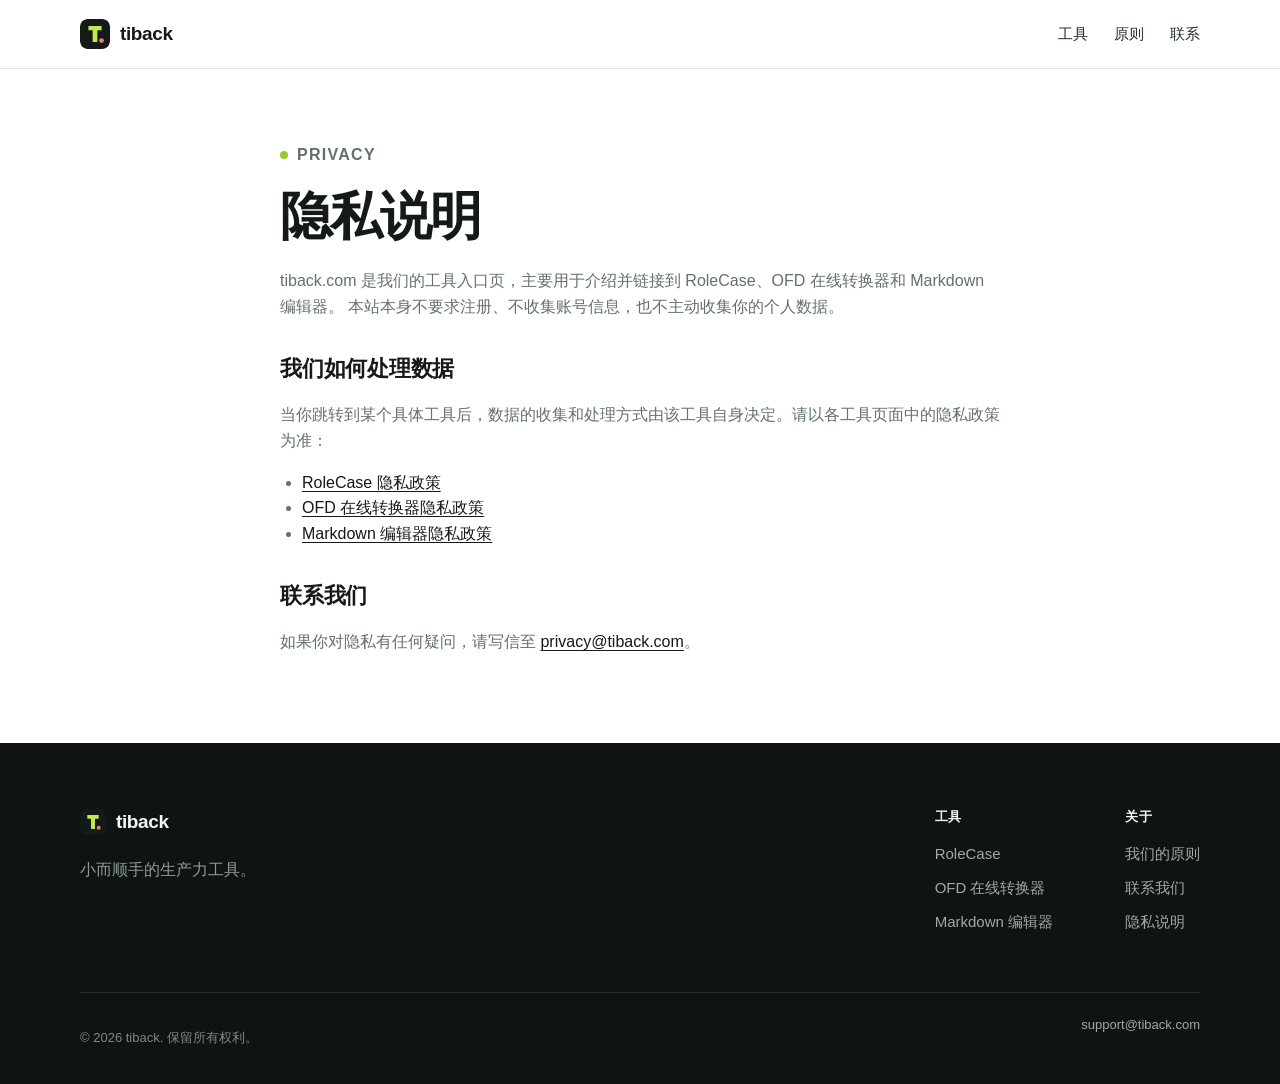
==== privacy.html @ 59db8145 "Initialize tiback official site" ====
<!doctype html>
<html lang="zh-CN">
  <head>
    <meta charset="utf-8" />
    <meta name="viewport" content="width=device-width, initial-scale=1" />
    <meta name="referrer" content="no-referrer-when-downgrade" />
    <meta
      name="description"
      content="tiback 隐私说明：tiback.com 仅作为工具入口页，不主动收集个人数据；各工具的隐私政策请以各自页面为准。"
    />
    <meta name="robots" content="index, follow" />
    <meta name="theme-color" content="#141a17" />
    <link rel="canonical" href="https://tiback.com/privacy.html" />
    <link rel="icon" type="image/svg+xml" href="favicon.svg" />
    <link rel="stylesheet" href="styles.css" />
    <title>隐私说明 — tiback</title>
  </head>
  <body>
    <header class="site-header">
      <div class="container header-inner">
        <a class="brand" href="index.html" aria-label="tiback 首页">
          <img src="favicon.svg" alt="" width="30" height="30" />
          <span>tiback</span>
        </a>
        <button
          class="nav-toggle"
          type="button"
          aria-expanded="false"
          aria-controls="site-nav"
          aria-label="打开菜单"
        >
          <span></span>
          <span></span>
          <span></span>
        </button>
        <nav class="site-nav" id="site-nav" aria-label="主导航">
          <a href="index.html#tools">工具</a>
          <a href="index.html#principles">原则</a>
          <a href="index.html#contact">联系</a>
        </nav>
      </div>
    </header>

    <main class="page">
      <div class="container page-inner">
        <p class="eyebrow"><span></span> Privacy</p>
        <h1>隐私说明</h1>
        <p>
          tiback.com 是我们的工具入口页，主要用于介绍并链接到 RoleCase、OFD 在线转换器和 Markdown 编辑器。
          本站本身不要求注册、不收集账号信息，也不主动收集你的个人数据。
        </p>

        <h2>我们如何处理数据</h2>
        <p>
          当你跳转到某个具体工具后，数据的收集和处理方式由该工具自身决定。请以各工具页面中的隐私政策为准：
        </p>
        <ul>
          <li><a href="https://rolecase.tiback.com/privacy.html" target="_blank" rel="noopener">RoleCase 隐私政策</a></li>
          <li><a href="https://ofd2pdf.tiback.com/privacy.html" target="_blank" rel="noopener">OFD 在线转换器隐私政策</a></li>
          <li><a href="https://markdown.tiback.com/privacy.html" target="_blank" rel="noopener">Markdown 编辑器隐私政策</a></li>
        </ul>

        <h2>联系我们</h2>
        <p>
          如果你对隐私有任何疑问，请写信至
          <a href="mailto:privacy@tiback.com">privacy@tiback.com</a>。
        </p>
      </div>
    </main>

    <footer class="site-footer">
      <div class="container footer-inner">
        <div class="footer-brand">
          <a class="brand" href="index.html">
            <img src="favicon.svg" alt="" width="26" height="26" />
            <span>tiback</span>
          </a>
          <p>小而顺手的生产力工具。</p>
        </div>
        <div class="footer-links">
          <div>
            <h3>工具</h3>
            <a href="https://rolecase.tiback.com/" target="_blank" rel="noopener">RoleCase</a>
            <a href="https://ofd2pdf.tiback.com/" target="_blank" rel="noopener">OFD 在线转换器</a>
            <a href="https://markdown.tiback.com/" target="_blank" rel="noopener">Markdown 编辑器</a>
          </div>
          <div>
            <h3>关于</h3>
            <a href="index.html#principles">我们的原则</a>
            <a href="index.html#contact">联系我们</a>
            <a href="privacy.html">隐私说明</a>
          </div>
        </div>
      </div>
      <div class="container footer-bottom">
        <p>© 2026 tiback. 保留所有权利。</p>
        <a href="mailto:support@tiback.com">support@tiback.com</a>
      </div>
    </footer>

    <script src="main.js"></script>
  </body>
</html>
---- styles.css ----
:root {
  --ink: #141a17;
  --ink-soft: #24302a;
  --paper: #ffffff;
  --canvas: #f4f6f4;
  --line: #e2e6e2;
  --muted: #64716a;
  --muted-dark: #a8b3ac;
  --lime: #c4e84f;
  --lime-deep: #9dc633;
  --coral: #ff795e;
  --blue: #3b82f6;
  --indigo: #6366f1;
  --radius: 10px;
  --shadow: 0 14px 40px rgba(20, 26, 23, 0.08);
  --container: 1120px;
}

* {
  box-sizing: border-box;
}

html {
  scroll-behavior: smooth;
  -webkit-text-size-adjust: 100%;
}

body {
  margin: 0;
  font-family:
    -apple-system, BlinkMacSystemFont, "Segoe UI", Roboto, "Helvetica Neue",
    "PingFang SC", "Hiragino Sans GB", "Microsoft YaHei", sans-serif;
  color: var(--ink);
  background: var(--paper);
  line-height: 1.6;
  letter-spacing: 0;
}

a {
  color: inherit;
  text-decoration: none;
}

img {
  max-width: 100%;
  display: block;
}

.container {
  width: min(100% - 40px, var(--container));
  margin-inline: auto;
}

.skip-link {
  position: absolute;
  left: -9999px;
  top: 0;
  background: var(--lime);
  color: var(--ink);
  padding: 8px 12px;
  border-radius: 0 0 8px 0;
  z-index: 100;
}

.skip-link:focus {
  left: 0;
}

/* Header */
.site-header {
  position: sticky;
  top: 0;
  z-index: 20;
  background: rgba(255, 255, 255, 0.92);
  border-bottom: 1px solid var(--line);
  backdrop-filter: blur(12px);
}

.header-inner {
  min-height: 68px;
  display: flex;
  align-items: center;
  justify-content: space-between;
  gap: 24px;
}

.brand {
  display: inline-flex;
  align-items: center;
  gap: 10px;
  font-weight: 700;
  font-size: 19px;
  letter-spacing: -0.02em;
}

.brand img {
  border-radius: 7px;
}

.site-nav {
  display: flex;
  align-items: center;
  gap: 26px;
  font-size: 15px;
  color: var(--ink-soft);
}

.site-nav a:not(.nav-cta):hover {
  color: var(--ink);
  text-decoration: underline;
  text-underline-offset: 4px;
}

.nav-cta {
  padding: 9px 16px;
  background: var(--ink);
  color: #f4f7f2;
  border-radius: 8px;
  font-weight: 600;
}

.nav-cta:hover {
  background: var(--ink-soft);
}

.nav-toggle {
  display: none;
  width: 42px;
  height: 42px;
  border: 1px solid var(--line);
  border-radius: 8px;
  background: transparent;
  cursor: pointer;
  padding: 0;
}

.nav-toggle span {
  display: block;
  width: 18px;
  height: 2px;
  margin: 4px auto;
  background: var(--ink);
  transition: transform 0.2s ease, opacity 0.2s ease;
}

/* Hero */
.hero {
  background: var(--ink);
  color: #f4f7f2;
  overflow: hidden;
}

.hero-inner {
  padding: 96px 0 72px;
}

.eyebrow {
  display: inline-flex;
  align-items: center;
  gap: 9px;
  margin: 0 0 20px;
  font-size: 13px;
  font-weight: 600;
  letter-spacing: 0.08em;
  text-transform: uppercase;
  color: var(--lime);
}

.eyebrow span {
  width: 8px;
  height: 8px;
  border-radius: 50%;
  background: var(--lime);
}

.hero h1 {
  margin: 0;
  font-size: clamp(64px, 14vw, 132px);
  line-height: 0.92;
  letter-spacing: -0.06em;
  color: #ffffff;
}

.hero-lede {
  margin: 28px 0 0;
  font-size: clamp(19px, 3vw, 27px);
  line-height: 1.45;
  color: #d6ded8;
  font-weight: 400;
}

.hero-actions {
  display: flex;
  flex-wrap: wrap;
  gap: 14px;
  margin-top: 34px;
}

.button {
  display: inline-flex;
  align-items: center;
  justify-content: center;
  min-height: 46px;
  padding: 10px 18px;
  border-radius: 9px;
  font-weight: 600;
  font-size: 15px;
  line-height: 1;
  border: 1px solid transparent;
  cursor: pointer;
}

.button-primary {
  background: var(--lime);
  color: var(--ink);
}

.button-primary:hover {
  background: #d1f163;
}

.button-ghost {
  background: transparent;
  color: #f4f7f2;
  border-color: #3a463f;
}

.button-ghost:hover {
  border-color: #748078;
}

.hero-tools {
  display: flex;
  flex-wrap: wrap;
  gap: 10px;
  margin-top: 42px;
}

.hero-tools a {
  display: inline-flex;
  align-items: center;
  gap: 9px;
  padding: 8px 12px;
  border: 1px solid #334039;
  border-radius: 8px;
  color: #c3cec7;
  font-size: 13px;
  font-family: ui-monospace, SFMono-Regular, "SF Mono", Menlo, Consolas, monospace;
}

.hero-tools a:hover {
  color: #ffffff;
  border-color: #65746b;
}

.dot {
  width: 7px;
  height: 7px;
  border-radius: 50%;
}

.dot-lime {
  background: var(--lime);
}

.dot-blue {
  background: var(--blue);
}

.dot-indigo {
  background: var(--indigo);
}

/* Section headings */
.section-heading {
  max-width: 720px;
  margin-bottom: 48px;
}

.section-heading .eyebrow {
  color: var(--muted);
}

.section-heading .eyebrow span {
  background: var(--lime-deep);
}

.section-heading h2 {
  margin: 0;
  font-size: clamp(30px, 4.5vw, 46px);
  line-height: 1.12;
  letter-spacing: -0.03em;
}

.section-heading p {
  margin: 18px 0 0;
  font-size: 17px;
  color: var(--muted);
}

/* Tools */
.tools {
  padding: 96px 0;
  background: var(--paper);
}

.tools-grid {
  display: grid;
  grid-template-columns: repeat(3, 1fr);
  gap: 20px;
}

.tool-card {
  border: 1px solid var(--line);
  border-radius: var(--radius);
  background: var(--paper);
  overflow: hidden;
  display: flex;
  flex-direction: column;
  box-shadow: 0 1px 2px rgba(20, 26, 23, 0.03);
}

.tool-card-rolecase {
  border-top: 4px solid var(--lime);
}

.tool-card-ofd {
  border-top: 4px solid var(--blue);
}

.tool-card-markdown {
  border-top: 4px solid var(--indigo);
}

.tool-media {
  margin: 0;
  height: 220px;
  display: flex;
  flex-direction: column;
  align-items: center;
  justify-content: center;
  gap: 12px;
  padding: 20px;
  position: relative;
}

.tool-media-rolecase {
  background: #edf2e6;
}

.tool-media-ofd {
  background: linear-gradient(135deg, #eaf2ff 0%, #dfe9ff 100%);
}

.tool-media-markdown {
  padding: 0;
  background: #eef0ee;
}

.tool-media-markdown img {
  width: 100%;
  height: 100%;
  object-fit: cover;
  object-position: top center;
}

.tool-media figcaption {
  font-family: ui-monospace, SFMono-Regular, "SF Mono", Menlo, Consolas, monospace;
  font-size: 12px;
  letter-spacing: 0.08em;
  color: var(--muted);
}

.tool-body {
  padding: 24px;
  display: flex;
  flex-direction: column;
  flex: 1;
}

.tool-title-row {
  display: flex;
  align-items: flex-start;
  justify-content: space-between;
  gap: 16px;
}

.tool-title-row h3 {
  margin: 0;
  font-size: 22px;
  letter-spacing: -0.02em;
}

.tool-open {
  display: inline-flex;
  align-items: center;
  justify-content: center;
  width: 32px;
  height: 32px;
  flex: none;
  border: 1px solid var(--line);
  border-radius: 8px;
  color: var(--muted);
  font-size: 17px;
}

.tool-open:hover {
  color: var(--ink);
  border-color: #b8c1ba;
}

.tool-tagline {
  margin: 8px 0 0;
  font-size: 14px;
  color: var(--muted);
  font-weight: 500;
}

.tool-desc {
  margin: 16px 0 20px;
  color: var(--ink-soft);
  font-size: 15px;
}

.tool-tags {
  list-style: none;
  margin: auto 0 0;
  padding: 0;
  display: flex;
  flex-wrap: wrap;
  gap: 8px;
}

.tool-tags li {
  font-size: 12px;
  color: var(--muted);
  background: var(--canvas);
  border: 1px solid var(--line);
  border-radius: 999px;
  padding: 5px 9px;
}

/* Principles */
.principles {
  padding: 96px 0;
  background: var(--canvas);
  border-top: 1px solid var(--line);
  border-bottom: 1px solid var(--line);
}

.principles-grid {
  display: grid;
  grid-template-columns: repeat(3, 1fr);
  gap: 48px;
}

.principle-index {
  display: inline-block;
  font-family: ui-monospace, SFMono-Regular, "SF Mono", Menlo, Consolas, monospace;
  font-size: 13px;
  color: var(--lime-deep);
  background: #eef3e1;
  padding: 4px 8px;
  border-radius: 6px;
  margin-bottom: 18px;
}

.principles-grid h3 {
  margin: 0 0 10px;
  font-size: 20px;
  letter-spacing: -0.01em;
}

.principles-grid p {
  margin: 0;
  color: var(--muted);
  font-size: 15px;
}

/* Contact */
.contact {
  background: var(--ink);
  color: #f4f7f2;
}

.contact-inner {
  padding: 88px 0;
}

.eyebrow-dark {
  color: var(--lime);
}

.eyebrow-dark span {
  background: var(--lime);
}

.contact h2 {
  margin: 0;
  font-size: clamp(30px, 5vw, 46px);
  line-height: 1.12;
  letter-spacing: -0.03em;
}

.contact p {
  margin: 18px 0 30px;
  max-width: 560px;
  color: #c3cec7;
  font-size: 17px;
}

/* Footer */
.site-footer {
  background: #0f1411;
  color: #b8c3bb;
}

.footer-inner {
  display: flex;
  justify-content: space-between;
  gap: 48px;
  padding: 64px 0 48px;
}

.footer-brand .brand {
  color: #f4f7f2;
}

.footer-brand p {
  margin: 14px 0 0;
  color: #8f9c94;
}

.footer-links {
  display: flex;
  gap: 72px;
}

.footer-links h3 {
  margin: 0 0 14px;
  color: #f4f7f2;
  font-size: 13px;
  letter-spacing: 0.06em;
  text-transform: uppercase;
}

.footer-links a {
  display: block;
  margin-bottom: 10px;
  color: #9faba3;
  font-size: 15px;
}

.footer-links a:hover {
  color: #ffffff;
}

.footer-bottom {
  display: flex;
  justify-content: space-between;
  gap: 16px;
  padding: 22px 0;
  border-top: 1px solid #25302a;
  font-size: 13px;
  color: #7d8a82;
}

.footer-bottom a {
  color: #9faba3;
}

.footer-bottom a:hover {
  color: #ffffff;
}

/* Privacy page */
.page {
  padding: 72px 0;
}

.page-inner {
  max-width: 720px;
}

.page .eyebrow {
  color: var(--muted);
}

.page .eyebrow span {
  background: var(--lime-deep);
}

.page h1 {
  margin: 0 0 24px;
  font-size: clamp(34px, 6vw, 52px);
  line-height: 1.08;
  letter-spacing: -0.04em;
}

.page h2 {
  margin: 32px 0 10px;
  font-size: 22px;
  letter-spacing: -0.01em;
}

.page p,
.page li {
  color: var(--muted);
  font-size: 16px;
}

.page ul {
  padding-left: 22px;
}

.page a {
  color: var(--ink);
  text-decoration: underline;
  text-underline-offset: 3px;
}

/* Responsive */
@media (max-width: 860px) {
  .tools-grid,
  .principles-grid {
    grid-template-columns: 1fr;
  }

  .principles-grid {
    gap: 32px;
  }

  .footer-inner {
    flex-direction: column;
    gap: 36px;
  }

  .footer-links {
    gap: 40px;
  }
}

@media (max-width: 640px) {
  .nav-toggle {
    display: block;
  }

  .site-nav {
    position: absolute;
    top: 68px;
    left: 20px;
    right: 20px;
    flex-direction: column;
    align-items: stretch;
    gap: 0;
    background: var(--paper);
    border: 1px solid var(--line);
    border-radius: 10px;
    box-shadow: var(--shadow);
    padding: 8px;
    opacity: 0;
    visibility: hidden;
    transform: translateY(-8px);
    transition: opacity 0.2s ease, transform 0.2s ease, visibility 0.2s ease;
  }

  .site-nav.is-open {
    opacity: 1;
    visibility: visible;
    transform: translateY(0);
  }

  .site-nav a {
    padding: 12px 10px;
    border-radius: 8px;
  }

  .site-nav a:hover {
    background: var(--canvas);
  }

  .site-nav .nav-cta {
    text-align: center;
    margin-top: 6px;
  }

  .nav-toggle.is-open span:nth-child(1) {
    transform: translateY(6px) rotate(45deg);
  }

  .nav-toggle.is-open span:nth-child(2) {
    opacity: 0;
  }

  .nav-toggle.is-open span:nth-child(3) {
    transform: translateY(-6px) rotate(-45deg);
  }

  .hero-inner {
    padding: 64px 0 52px;
  }

  .tools,
  .principles {
    padding: 64px 0;
  }

  .contact-inner {
    padding: 64px 0;
  }

  .footer-bottom {
    flex-direction: column;
  }
}
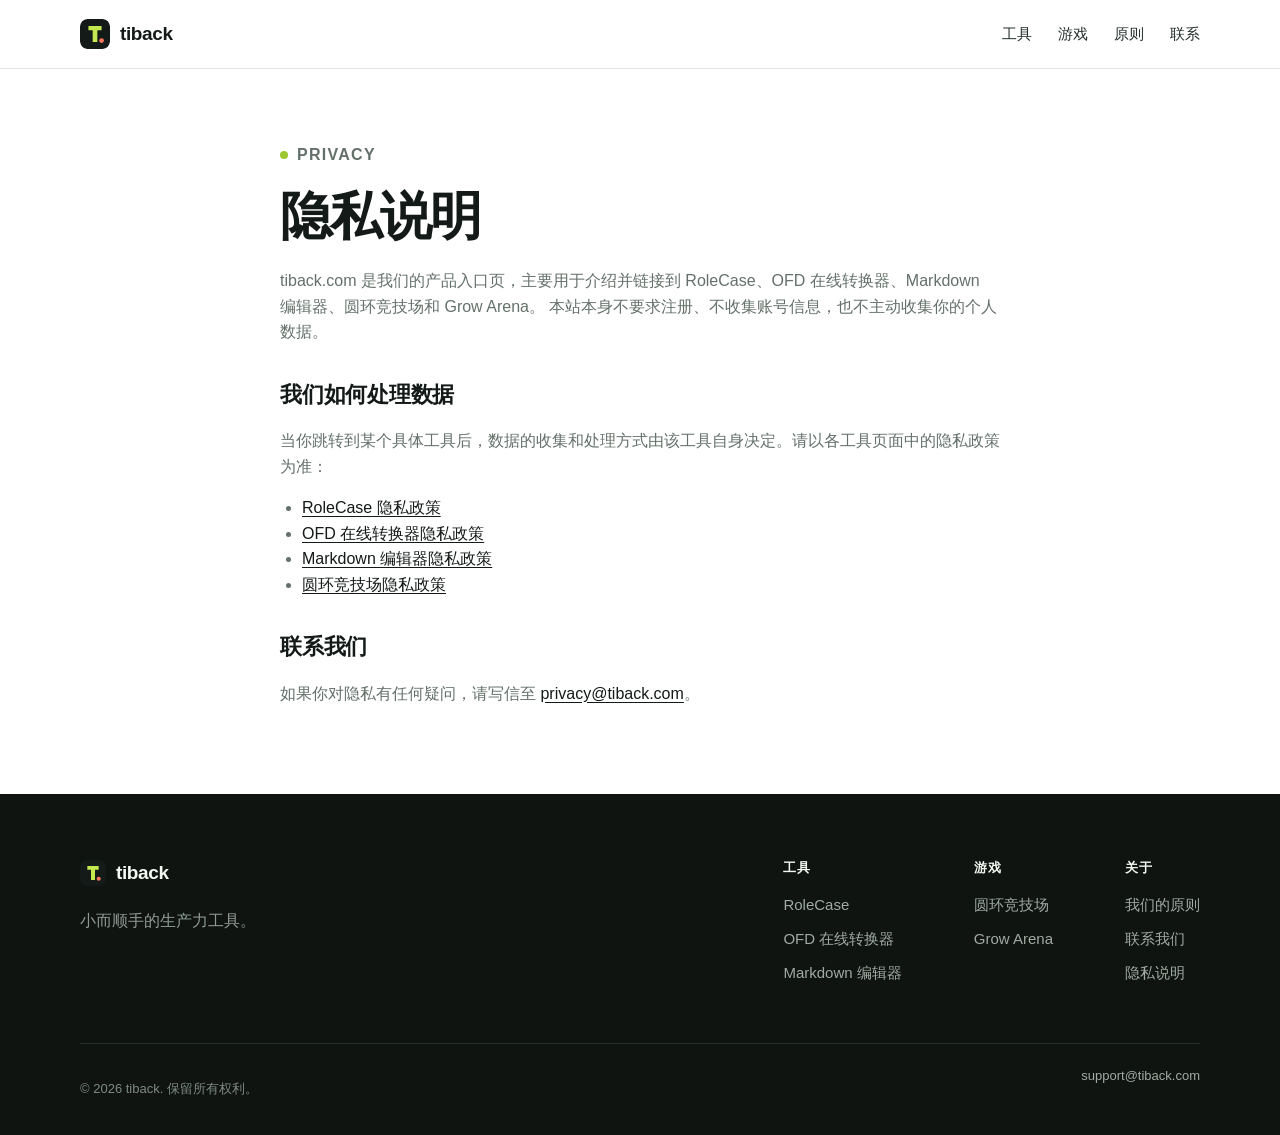
==== commit 3160da07: "Add Circle Arena and Grow Arena to tiback hub" ====
--- a/privacy.html
+++ b/privacy.html
@@ -35,6 +35,7 @@
         </button>
         <nav class="site-nav" id="site-nav" aria-label="主导航">
           <a href="index.html#tools">工具</a>
+          <a href="index.html#games">游戏</a>
           <a href="index.html#principles">原则</a>
           <a href="index.html#contact">联系</a>
         </nav>
@@ -46,7 +47,7 @@
         <p class="eyebrow"><span></span> Privacy</p>
         <h1>隐私说明</h1>
         <p>
-          tiback.com 是我们的工具入口页，主要用于介绍并链接到 RoleCase、OFD 在线转换器和 Markdown 编辑器。
+          tiback.com 是我们的产品入口页，主要用于介绍并链接到 RoleCase、OFD 在线转换器、Markdown 编辑器、圆环竞技场和 Grow Arena。
           本站本身不要求注册、不收集账号信息，也不主动收集你的个人数据。
         </p>
 
@@ -58,6 +59,7 @@
           <li><a href="https://rolecase.tiback.com/privacy.html" target="_blank" rel="noopener">RoleCase 隐私政策</a></li>
           <li><a href="https://ofd2pdf.tiback.com/privacy.html" target="_blank" rel="noopener">OFD 在线转换器隐私政策</a></li>
           <li><a href="https://markdown.tiback.com/privacy.html" target="_blank" rel="noopener">Markdown 编辑器隐私政策</a></li>
+          <li><a href="https://circle-war.tiback.com/privacy.html" target="_blank" rel="noopener">圆环竞技场隐私政策</a></li>
         </ul>
 
         <h2>联系我们</h2>
@@ -85,6 +87,11 @@
             <a href="https://markdown.tiback.com/" target="_blank" rel="noopener">Markdown 编辑器</a>
           </div>
           <div>
+            <h3>游戏</h3>
+            <a href="https://circle-war.tiback.com/" target="_blank" rel="noopener">圆环竞技场</a>
+            <a href="https://grow-war.tiback.com/" target="_blank" rel="noopener">Grow Arena</a>
+          </div>
+          <div>
             <h3>关于</h3>
             <a href="index.html#principles">我们的原则</a>
             <a href="index.html#contact">联系我们</a>
--- a/styles.css
+++ b/styles.css
@@ -271,6 +271,14 @@
   background: var(--indigo);
 }
 
+.dot-teal {
+  background: #2dd4bf;
+}
+
+.dot-violet {
+  background: #a78bfa;
+}
+
 /* Section headings */
 .section-heading {
   max-width: 720px;
@@ -440,6 +448,120 @@
   padding: 5px 9px;
 }
 
+/* Games */
+.games {
+  padding: 96px 0;
+  background: #101619;
+  color: #f4f7f2;
+}
+
+.games .section-heading .eyebrow {
+  color: #7dd3fc;
+}
+
+.games .section-heading .eyebrow span {
+  background: #7dd3fc;
+}
+
+.games .section-heading h2 {
+  color: #ffffff;
+}
+
+.games .section-heading p {
+  color: #a8b3ac;
+}
+
+.games-grid {
+  display: grid;
+  grid-template-columns: repeat(2, 1fr);
+  gap: 20px;
+}
+
+.game-card {
+  border: 1px solid #2a363b;
+  border-radius: var(--radius);
+  background: #182125;
+  overflow: hidden;
+  display: flex;
+  flex-direction: column;
+}
+
+.game-card-circlewar {
+  border-top: 4px solid #2dd4bf;
+}
+
+.game-card-growwar {
+  border-top: 4px solid #a78bfa;
+}
+
+.game-card .tool-title-row h3 {
+  color: #ffffff;
+}
+
+.game-card .tool-tagline {
+  color: #9fb0a8;
+}
+
+.game-card .tool-desc {
+  color: #c3cec7;
+}
+
+.game-card .tool-tags li {
+  background: #202c31;
+  border-color: #334248;
+  color: #a8b3ac;
+}
+
+.game-card .tool-open {
+  border-color: #334248;
+  color: #a8b3ac;
+}
+
+.game-card .tool-open:hover {
+  color: #ffffff;
+  border-color: #7dd3fc;
+}
+
+.tool-media-circlewar {
+  background:
+    radial-gradient(circle at 50% 50%, rgba(45, 212, 191, 0.24), transparent 58%),
+    #0b1418;
+}
+
+.tool-media-circlewar img {
+  width: 96px;
+  height: 96px;
+  border-radius: 22px;
+  box-shadow: 0 14px 34px rgba(45, 212, 191, 0.28);
+}
+
+.tool-media-circlewar figcaption {
+  color: #7dd3fc;
+}
+
+.tool-media-growwar {
+  padding: 0;
+  background: #0b1418;
+}
+
+.tool-media-growwar img {
+  width: 100%;
+  height: 100%;
+  object-fit: cover;
+  object-position: center;
+  opacity: 0.86;
+}
+
+.tool-media-growwar figcaption {
+  position: absolute;
+  left: 16px;
+  bottom: 14px;
+  color: #ffffff;
+  background: rgba(7, 17, 28, 0.72);
+  padding: 5px 10px;
+  border-radius: 6px;
+}
+
 /* Principles */
 .principles {
   padding: 96px 0;
@@ -533,6 +655,7 @@
 
 .footer-links {
   display: flex;
+  flex-wrap: wrap;
   gap: 72px;
 }
 
@@ -622,6 +745,7 @@
 /* Responsive */
 @media (max-width: 860px) {
   .tools-grid,
+  .games-grid,
   .principles-grid {
     grid-template-columns: 1fr;
   }
